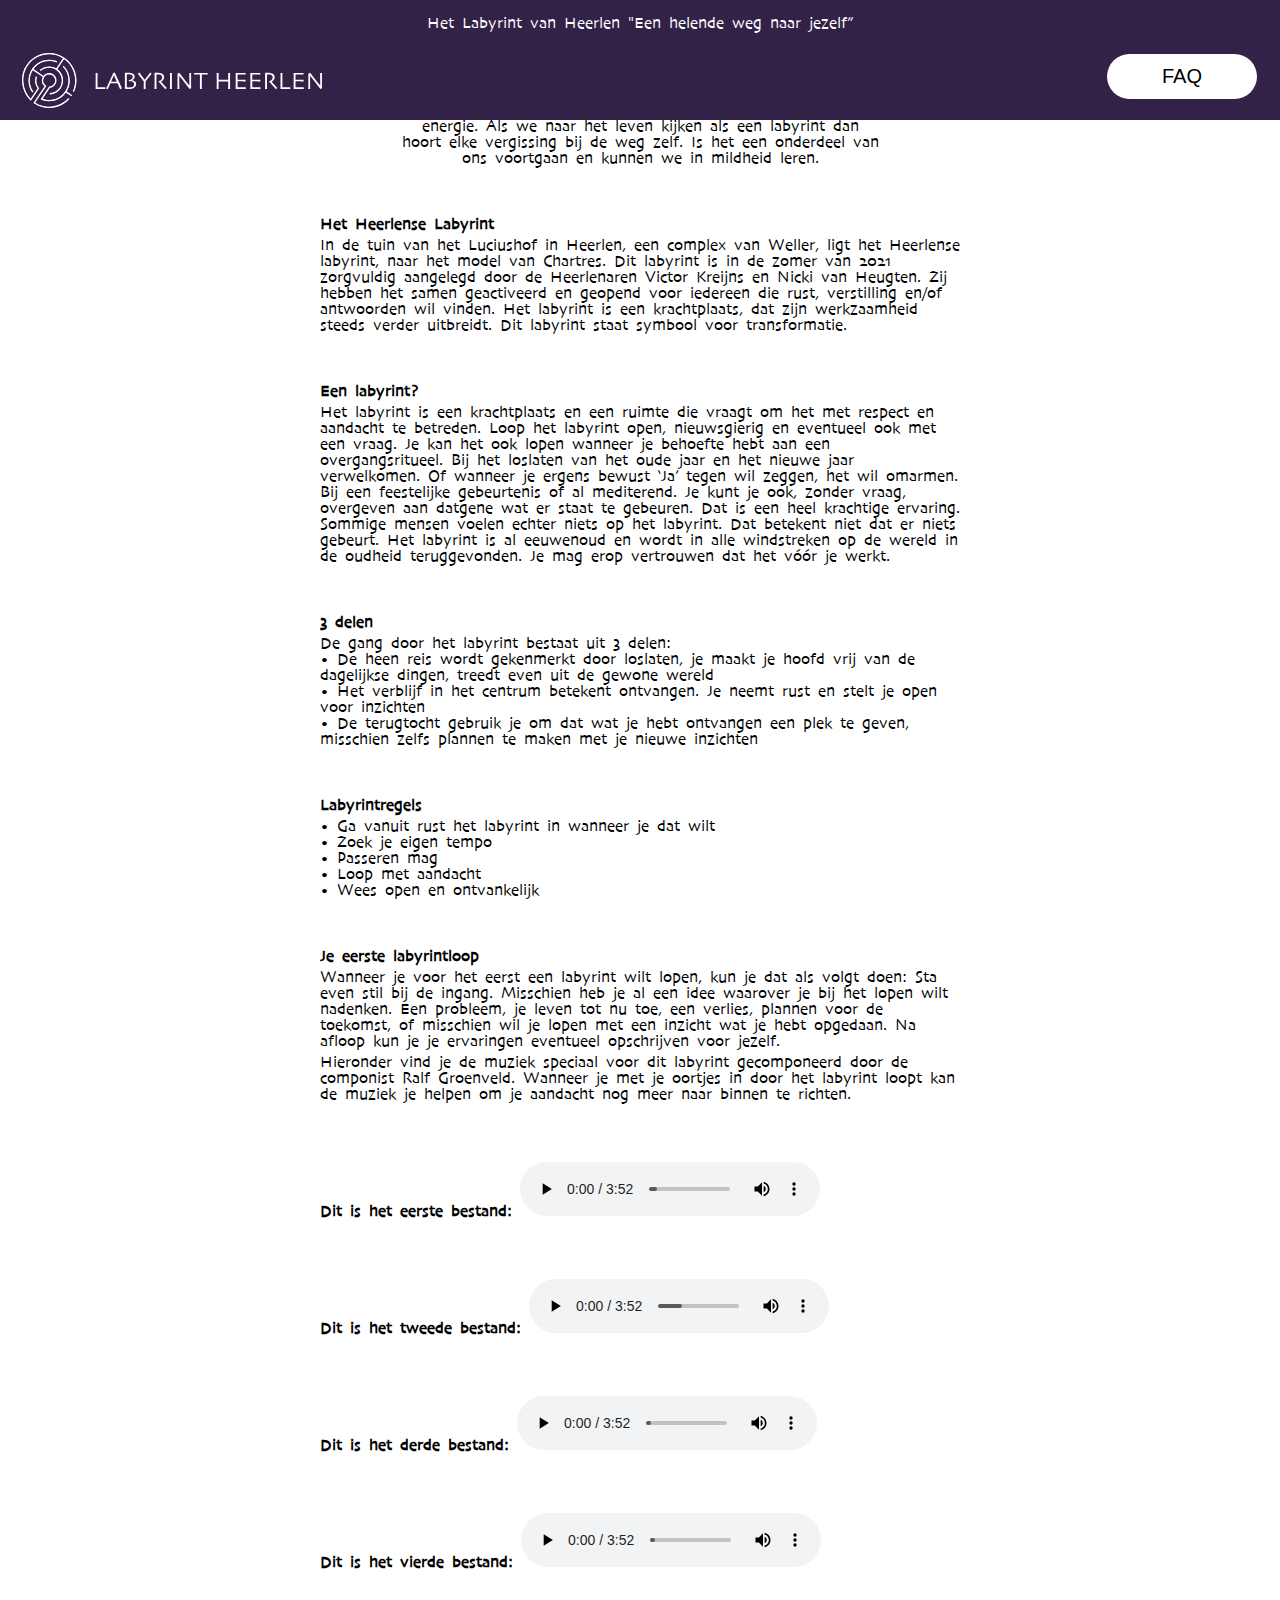
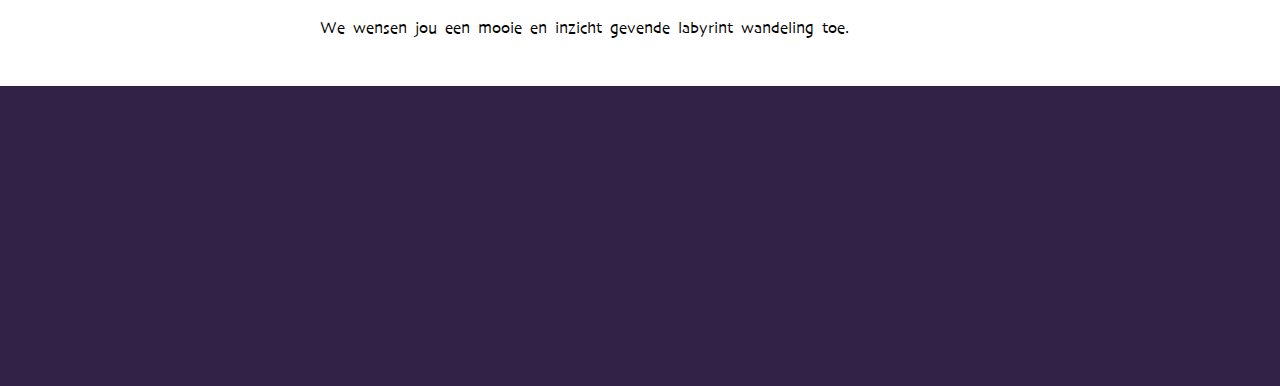
==== index.html @ 07548408 "Add files via upload" ====
<!DOCTYPE html>
<html lang="en">

<head>
    <meta charset="UTF-8">
    <meta http-equiv="X-UA-Compatible" content="IE=edge">
    <meta name="viewport" content="width=device-width, initial-scale=1.0">
    <title>Document</title>
    <link rel="stylesheet" href="css/style.css">
</head>

<body>


    <script src="https://ajax.googleapis.com/ajax/libs/jquery/3.6.1/jquery.min.js"></script>
    <script src="js/main.js"></script>
</body>

<header>
    <div class="header-balk">
        <p>Het Labyrint van Heerlen "Een helende weg naar jezelf”
        </p>
        <img class="logo" src="img/logo-wit.svg" alt="">

        <button><a href="/FAQ.html">FAQ</a></button>
    </div>
</header>



<img src="img/foto-labyrint.png" alt="foto-van-het-labyrint">

<!-- <img class="svg" src="img/background-svg.svg" alt=""> -->

<main>


    <p class="light">Als we het leven als een doolhof zien. Is elke vergissing een niet noodzakelijke omweg met de prijs van verspilde tijd en energie. Als we naar het leven kijken als een labyrint dan hoort elke vergissing bij de weg zelf. Is het een onderdeel van ons
        voortgaan en kunnen we in mildheid leren.
    </p>
    <h1>Het Heerlense Labyrint</h1>
    <p>
        In de tuin van het Luciushof in Heerlen, een complex van Weller, ligt het Heerlense labyrint, naar het model van Chartres. Dit labyrint is in de zomer van 2021 zorgvuldig aangelegd door de Heerlenaren Victor Kreijns en Nicki van Heugten. Zij hebben het
        samen geactiveerd en geopend voor iedereen die rust, verstilling en/of antwoorden wil vinden. Het labyrint is een krachtplaats, dat zijn werkzaamheid steeds verder uitbreidt. Dit labyrint staat symbool voor transformatie.
    </p>
    <h1>Een labyrint?</h1>
    <p>Het labyrint is een krachtplaats en een ruimte die vraagt om het met respect en aandacht te betreden. Loop het labyrint open, nieuwsgierig en eventueel ook met een vraag. Je kan het ook lopen wanneer je behoefte hebt aan een overgangsritueel. Bij
        het loslaten van het oude jaar en het nieuwe jaar verwelkomen. Of wanneer je ergens bewust ‘Ja’ tegen wil zeggen, het wil omarmen. Bij een feestelijke gebeurtenis of al mediterend. Je kunt je ook, zonder vraag, overgeven aan datgene wat er staat
        te gebeuren. Dat is een heel krachtige ervaring. Sommige mensen voelen echter niets op het labyrint. Dat betekent niet dat er niets gebeurt. Het labyrint is al eeuwenoud en wordt in alle windstreken op de wereld in de oudheid teruggevonden. Je
        mag erop vertrouwen dat het vóór je werkt.
    </p>
    <h1>3 delen</h1>
    <p>De gang door het labyrint bestaat uit 3 delen:
        <ul>
            <li>• De heen reis wordt gekenmerkt door loslaten, je maakt je hoofd vrij van de dagelijkse dingen, treedt even uit de gewone wereld
            </li>
            <li>• Het verblijf in het centrum betekent ontvangen. Je neemt rust en stelt je open voor inzichten
            </li>
            <li>• De terugtocht gebruik je om dat wat je hebt ontvangen een plek te geven, misschien zelfs plannen te maken met je nieuwe inzichten

            </li>
        </ul>
    </p>
    <h1>Labyrintregels</h1>
    <p>
        <ul>
            <li>• Ga vanuit rust het labyrint in wanneer je dat wilt</li>
            <li>• Zoek je eigen tempo</li>
            <li>• Passeren mag</li>
            <li>• Loop met aandacht</li>
            <li>• Wees open en ontvankelijk</li>
        </ul>
    </p>
    <h1>Je eerste labyrintloop</h1>
    <p>Wanneer je voor het eerst een labyrint wilt lopen, kun je dat als volgt doen: Sta even stil bij de ingang. Misschien heb je al een idee waarover je bij het lopen wilt nadenken. Een probleem, je leven tot nu toe, een verlies, plannen voor de toekomst,
        of misschien wil je lopen met een inzicht wat je hebt opgedaan. Na afloop kun je je ervaringen eventueel opschrijven voor jezelf.
    </p>
    <p>Hieronder vind je de muziek speciaal voor dit labyrint gecomponeerd door de componist Ralf Groenveld. Wanneer je met je oortjes in door het labyrint loopt kan de muziek je helpen om je aandacht nog meer naar binnen te richten.
    </p>

    <h2> Dit is het eerste bestand: <audio src="audio/tomp3.cc - Leonardo DiCaprios Moving Speech on Climate Change.mp3" width="300" height="80" controls="controls"></audio>
    </h2>
    <h2> Dit is het tweede bestand: <audio src="audio/tomp3.cc - Leonardo DiCaprios Moving Speech on Climate Change.mp3" width="300" height="80" controls="controls"></audio>
    </h2>
    <h2> Dit is het derde bestand: <audio src="audio/tomp3.cc - Leonardo DiCaprios Moving Speech on Climate Change.mp3" width="300" height="80" controls="controls"></audio>
    </h2>
    <h2> Dit is het vierde bestand: <audio src="audio/tomp3.cc - Leonardo DiCaprios Moving Speech on Climate Change.mp3" width="300" height="80" controls="controls"></audio>
    </h2>
    <p class="einde">We wensen jou een mooie en inzicht gevende labyrint wandeling toe.</p>
</main>
<footer>

</footer>





</html>
---- css/style.css ----
/* http://meyerweb.com/eric/tools/css/reset/ 
   v2.0 | 20110126
   License: none (public domain)
*/

html,
body,
div,
span,
applet,
object,
iframe,
h1,
h2,
h3,
h4,
h5,
h6,
p,
blockquote,
pre,
a,
abbr,
acronym,
address,
big,
cite,
code,
del,
dfn,
em,
img,
ins,
kbd,
q,
s,
samp,
small,
strike,
strong,
sub,
sup,
tt,
var,
b,
u,
i,
center,
dl,
dt,
dd,
ol,
ul,
li,
fieldset,
form,
label,
legend,
table,
caption,
tbody,
tfoot,
thead,
tr,
th,
td,
article,
aside,
canvas,
details,
embed,
figure,
figcaption,
footer,
header,
hgroup,
menu,
nav,
output,
ruby,
section,
summary,
time,
mark,
audio,
video {
    margin: 0;
    padding: 0;
    border: 0;
    font-size: 100%;
    font: inherit;
    vertical-align: baseline;
}


/* HTML5 display-role reset for older browsers */

article,
aside,
details,
figcaption,
figure,
footer,
header,
hgroup,
menu,
nav,
section {
    display: block;
}

body {
    line-height: 1;
}

ol,
ul {
    list-style: none;
}

blockquote,
q {
    quotes: none;
}

blockquote:before,
blockquote:after,
q:before,
q:after {
    content: '';
    content: none;
}

table {
    border-collapse: collapse;
    border-spacing: 0;
}

* {
    box-sizing: border-box;
}

@font-face {
    font-family: Skia;
    src: url(../fonts/Skia\ Regular.ttf);
}

body {
    font-family: Skia;
    overflow-x: hidden;
}

.header-balk {
    position: fixed;
    top: 0px;
    height: 120px;
    width: 100%;
    background-color: #322248;
    z-index: 999;
}

.header-balk p {
    color: white;
    text-align: center;
    width: 900px;
    margin-left: 50%;
    margin-top: 15px;
    transform: translate(-50%, 0);
}

img {
    display: block;
    width: 100%;
    max-height: 100vh;
    margin-top: 20px;
}

img.svg {
    position: absolute;
    right: -200px;
    bottom: 900px;
    max-width: 1200px;
}

img.logo {
    float: left;
    margin: 22px;
    width: 300px;
}

#tekst-balk {
    position: relative;
    top: 50%;
    height: 100px;
    width: 40%;
    background-color: #322248;
}

button {
    float: right;
    margin: 23px;
    height: 45px;
    width: 150px;
    border-radius: 23px;
    border: none;
    background-color: white;
    font-size: 20px;
}

a {
    color: black;
    text-decoration: none;
}

main {
    width: 50%;
    margin: 0 auto;
}

p.light {
    text-align: center;
    margin-top: 50px;
    width: 75%;
    margin-left: 50%;
    transform: translate(-50%, 0);
    font-weight: lighter;
    text-align: center;
}

p.einde {
    margin-top: 50px;
}

footer p {
    color: white;
    margin-top: 30px;
}

h1 {
    font-weight: bolder;
    margin-top: 50px;
}

h1.h1-faq {
    margin-top: 170px;
}

h2 {
    font-weight: 700;
    margin-top: 30px;
}

p {
    margin-top: 5px;
}

audio {
    margin-top: 30px;
}

footer {
    margin-top: 50px;
    margin-bottom: 0px;
    height: 300px;
    background-color: #322248;
    padding-top: 20px;
}

@media only screen and (max-width: 600px) {
    button {
        height: 35px;
        width: 50px;
        margin: 30px;
    }
    main {
        width: 70%;
    }
    .svg {
        right: -10px;
    }
    button {
        height: 40px;
        width: 150px;
    }
    img.logo {
        width: 225px;
        margin: 30px;
    }
    .background-foto {
        height: 400px;
    }
}

@media only screen and (max-width: 500px) {
    img.logo {
        width: 200px;
        margin: 25px;
    }
    button {
        height: 35px;
        width: 90px;
        margin: 25px;
    }
    .header-balk {
        height: 100px;
    }
    .header-balk p {
        font-size: 14px;
    }
}

@media only screen and (max-width: 400px) {
    img.logo {
        width: 175px;
        margin: 24px;
    }
    button {
        height: 35px;
        width: 90px;
        margin: 20px;
    }
    .header-balk {
        height: 100px;
    }
    .header-balk p {
        font-size: 11px;
    }
}

@media only screen and (max-width: 350px) {
    img.logo {
        width: 150px;
        margin: 24px;
    }
    button {
        height: 35px;
        width: 90px;
        margin: 20px;
    }
    .header-balk {
        height: 100px;
    }
}
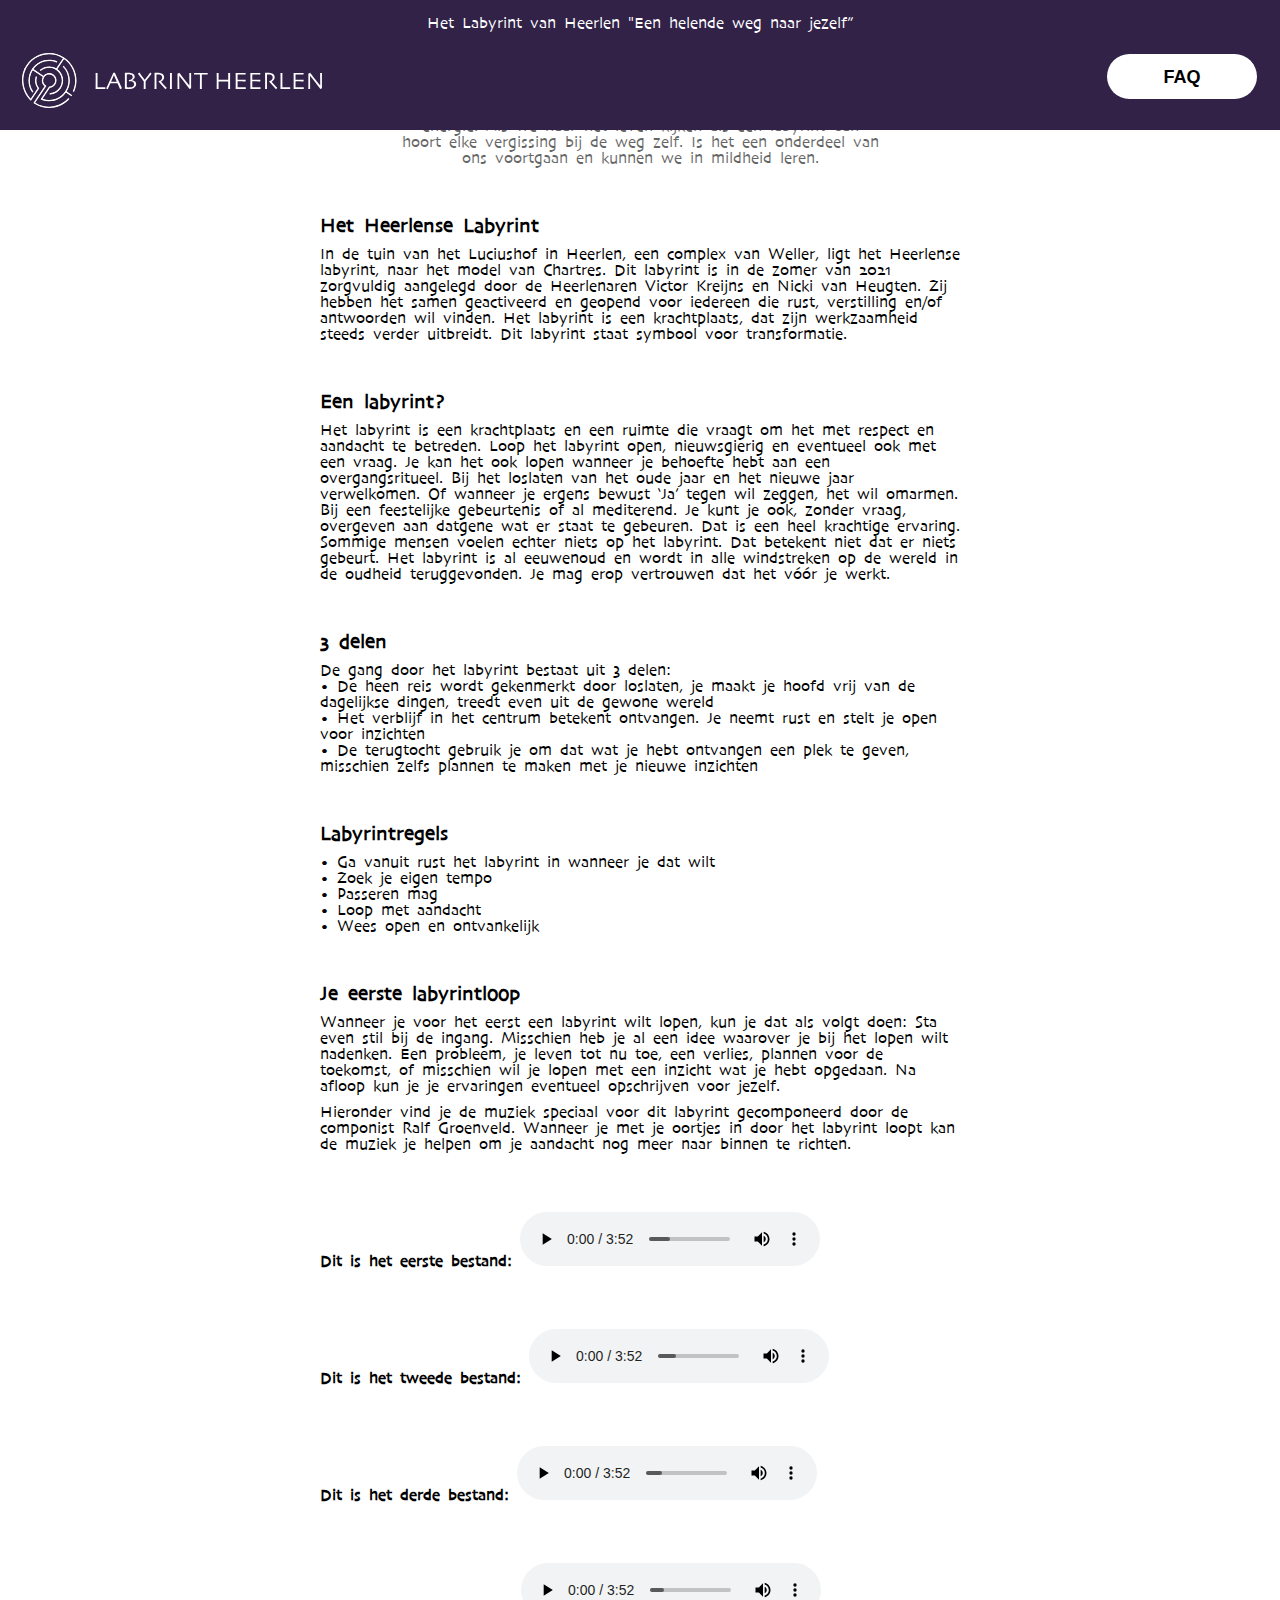
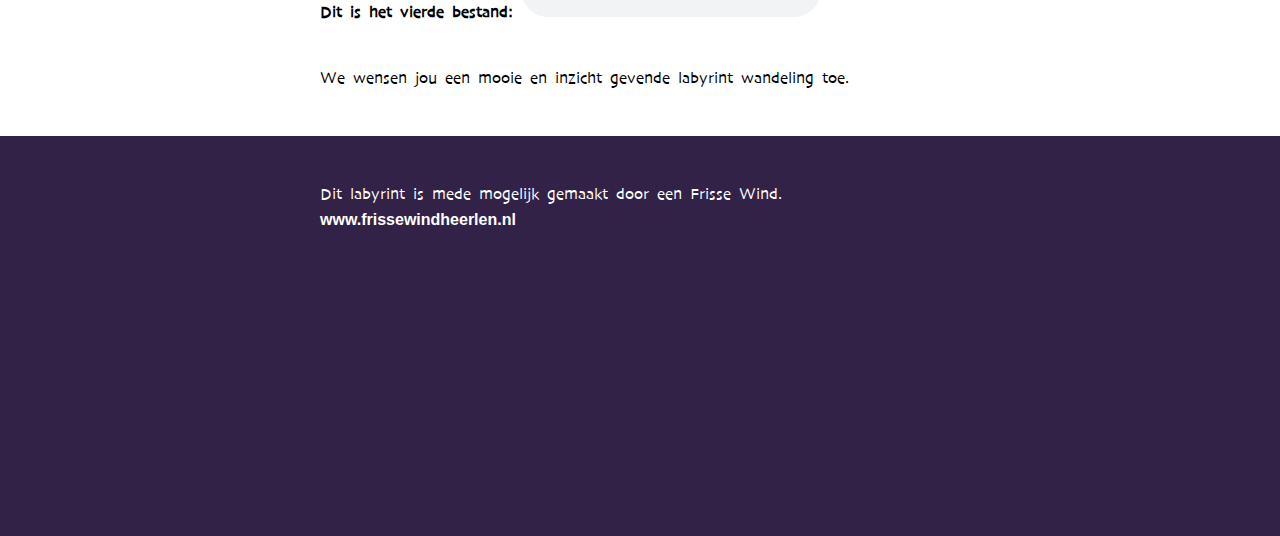
==== commit b4273d66: "Add files via upload" ====
--- a/index.html
+++ b/index.html
@@ -20,7 +20,10 @@
     <div class="header-balk">
         <p>Het Labyrint van Heerlen "Een helende weg naar jezelf”
         </p>
+
         <img class="logo" src="img/logo-wit.svg" alt="">
+
+
 
         <button><a href="/FAQ.html">FAQ</a></button>
     </div>
@@ -30,7 +33,7 @@
 
 <img src="img/foto-labyrint.png" alt="foto-van-het-labyrint">
 
-<!-- <img class="svg" src="img/background-svg.svg" alt=""> -->
+
 
 <main>
 
@@ -89,7 +92,13 @@
     <p class="einde">We wensen jou een mooie en inzicht gevende labyrint wandeling toe.</p>
 </main>
 <footer>
+    <main>
+        <p class="footertext">
+            Dit labyrint is mede mogelijk gemaakt door een Frisse Wind.
+        </p>
+        <a href="https://frissewindheerlen.nl/">www.frissewindheerlen.nl</a>
 
+    </main>
 </footer>
 
 
--- a/css/style.css
+++ b/css/style.css
@@ -150,10 +150,20 @@
     overflow-x: hidden;
 }
 
+.container_row {
+    display: grid;
+}
+
+.layer1,
+.layer2 {
+    grid-column: 1;
+    grid-row: 1;
+}
+
 .header-balk {
     position: fixed;
     top: 0px;
-    height: 120px;
+    height: 130px;
     width: 100%;
     background-color: #322248;
     z-index: 999;
@@ -173,13 +183,13 @@
     width: 100%;
     max-height: 100vh;
     margin-top: 20px;
+    z-index: 50;
 }
 
 img.svg {
-    position: absolute;
-    right: -200px;
-    bottom: 900px;
-    max-width: 1200px;
+    float: right;
+    margin-top: 1000px;
+    width: 1000px;
 }
 
 img.logo {
@@ -207,9 +217,20 @@
     font-size: 20px;
 }
 
+.streep {
+    float: right;
+    margin-right: 50px;
+    width: 5px;
+    height: 50px;
+    background-color: white;
+}
+
 a {
     color: black;
     text-decoration: none;
+    font-family: -apple-system, BlinkMacSystemFont, 'Segoe UI', Roboto, Oxygen, Ubuntu, Cantarell, 'Open Sans', 'Helvetica Neue', sans-serif;
+    font-size: 18px;
+    font-weight: bold;
 }
 
 main {
@@ -225,6 +246,7 @@
     transform: translate(-50%, 0);
     font-weight: lighter;
     text-align: center;
+    opacity: 0.6;
 }
 
 p.einde {
@@ -237,12 +259,13 @@
 }
 
 h1 {
-    font-weight: bolder;
+    font-weight: 900;
     margin-top: 50px;
+    font-size: 20px;
 }
 
 h1.h1-faq {
-    margin-top: 170px;
+    margin-top: 180px;
 }
 
 h2 {
@@ -251,7 +274,7 @@
 }
 
 p {
-    margin-top: 5px;
+    margin-top: 10px;
 }
 
 audio {
@@ -261,9 +284,18 @@
 footer {
     margin-top: 50px;
     margin-bottom: 0px;
-    height: 300px;
+    height: 400px;
     background-color: #322248;
     padding-top: 20px;
+}
+
+footer p {
+    margin-bottom: 10px;
+}
+
+footer a {
+    color: white;
+    font-size: 16px;
 }
 
 @media only screen and (max-width: 600px) {
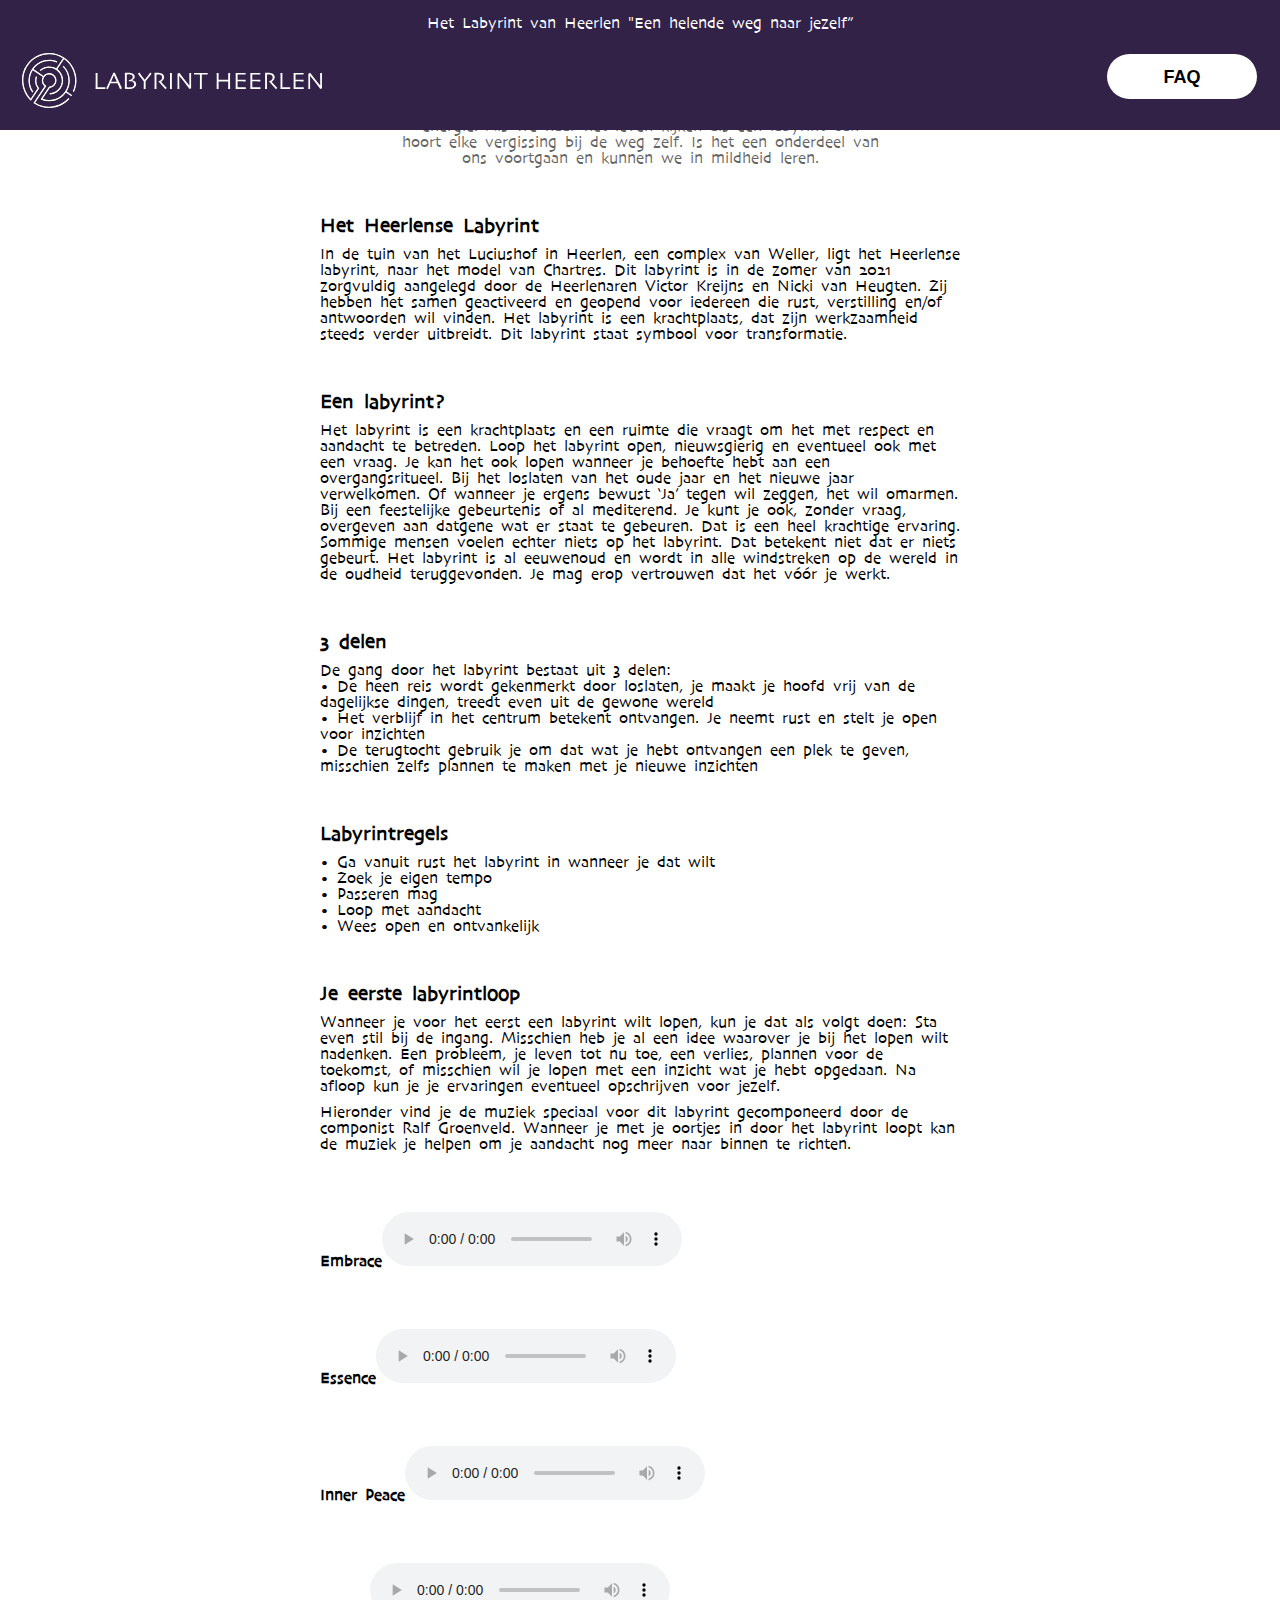
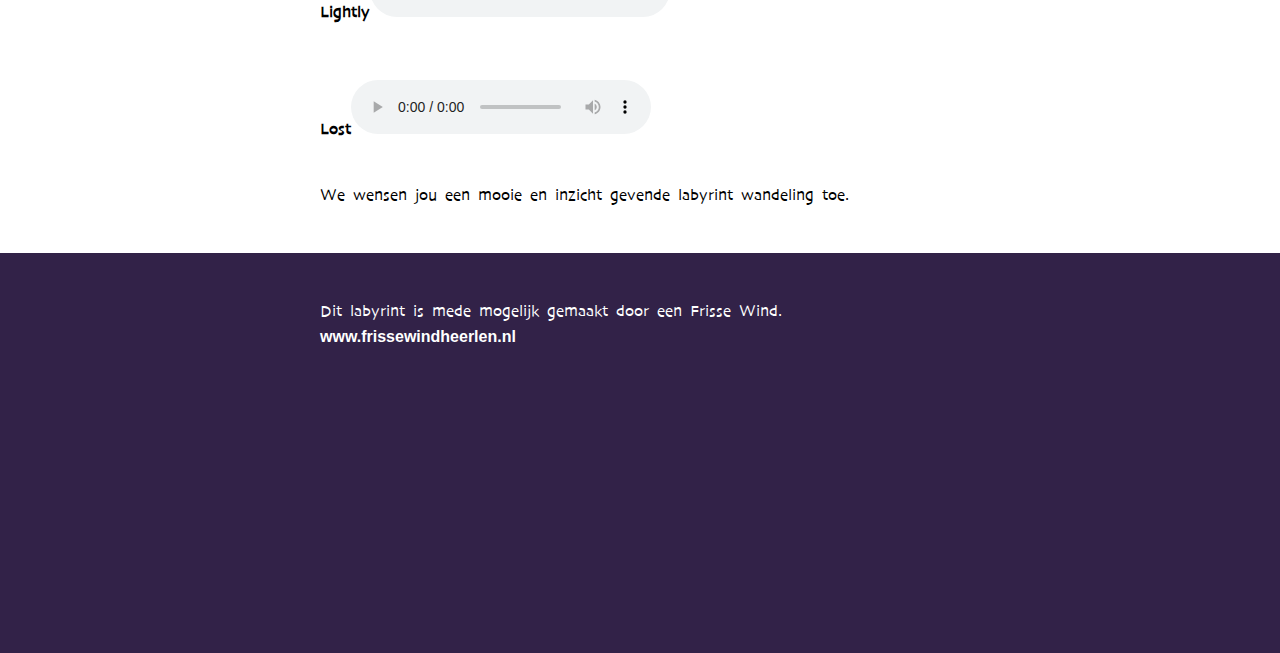
==== commit aa952409: "Add files via upload" ====
--- a/index.html
+++ b/index.html
@@ -81,13 +81,15 @@
     <p>Hieronder vind je de muziek speciaal voor dit labyrint gecomponeerd door de componist Ralf Groenveld. Wanneer je met je oortjes in door het labyrint loopt kan de muziek je helpen om je aandacht nog meer naar binnen te richten.
     </p>
 
-    <h2> Dit is het eerste bestand: <audio src="audio/tomp3.cc - Leonardo DiCaprios Moving Speech on Climate Change.mp3" width="300" height="80" controls="controls"></audio>
+    <h2>Embrace<audio src="audio/Embrace.mp3" width="300" height="80" controls="controls"></audio>
     </h2>
-    <h2> Dit is het tweede bestand: <audio src="audio/tomp3.cc - Leonardo DiCaprios Moving Speech on Climate Change.mp3" width="300" height="80" controls="controls"></audio>
+    <h2>Essence<audio src="audio/Essence.mp3" width="300" height="80" controls="controls"></audio>
     </h2>
-    <h2> Dit is het derde bestand: <audio src="audio/tomp3.cc - Leonardo DiCaprios Moving Speech on Climate Change.mp3" width="300" height="80" controls="controls"></audio>
+    <h2>Inner Peace<audio src="audio/Inner Peace.mp3" width="300" height="80" controls="controls"></audio>
     </h2>
-    <h2> Dit is het vierde bestand: <audio src="audio/tomp3.cc - Leonardo DiCaprios Moving Speech on Climate Change.mp3" width="300" height="80" controls="controls"></audio>
+    <h2>Lightly<audio src="audio/Lightly.mp3" width="300" height="80" controls="controls"></audio>
+    </h2>
+    <h2>Lost<audio src="audio/Lost.mp3" width="300" height="80" controls="controls"></audio>
     </h2>
     <p class="einde">We wensen jou een mooie en inzicht gevende labyrint wandeling toe.</p>
 </main>
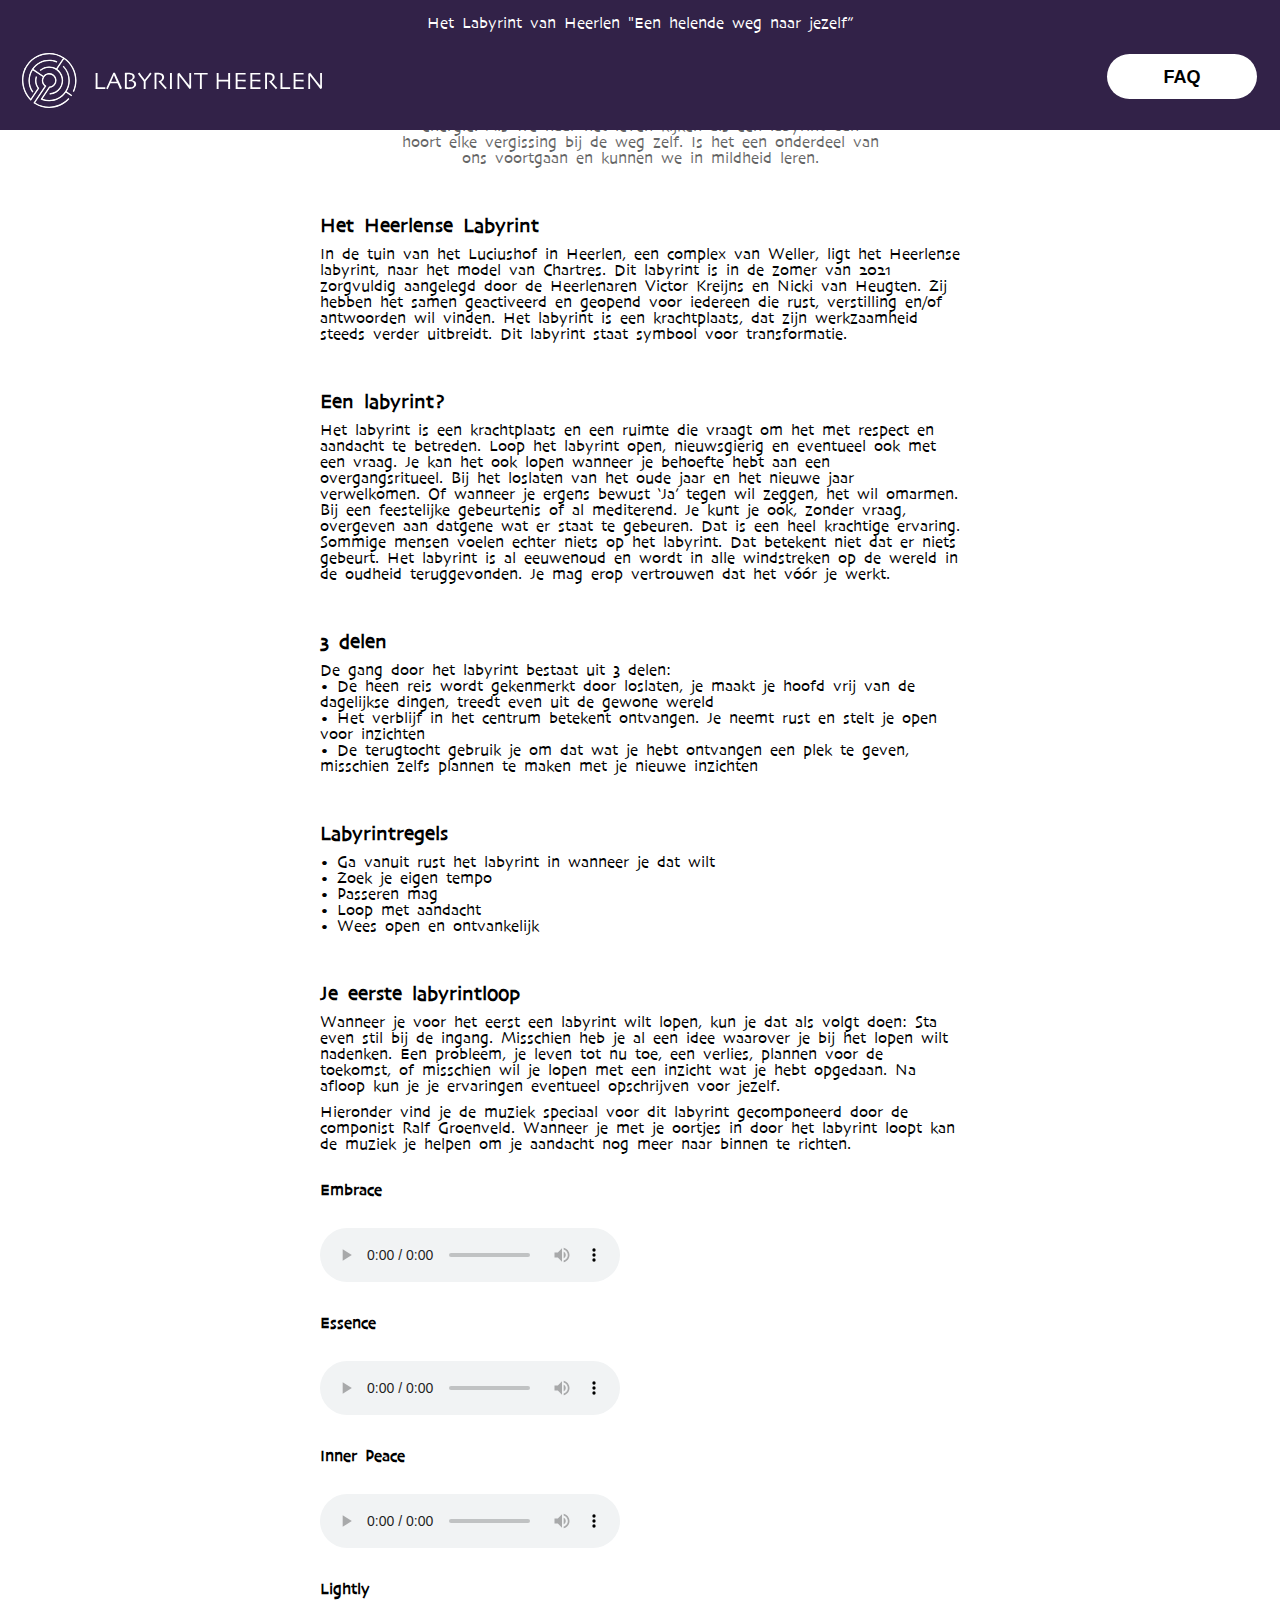
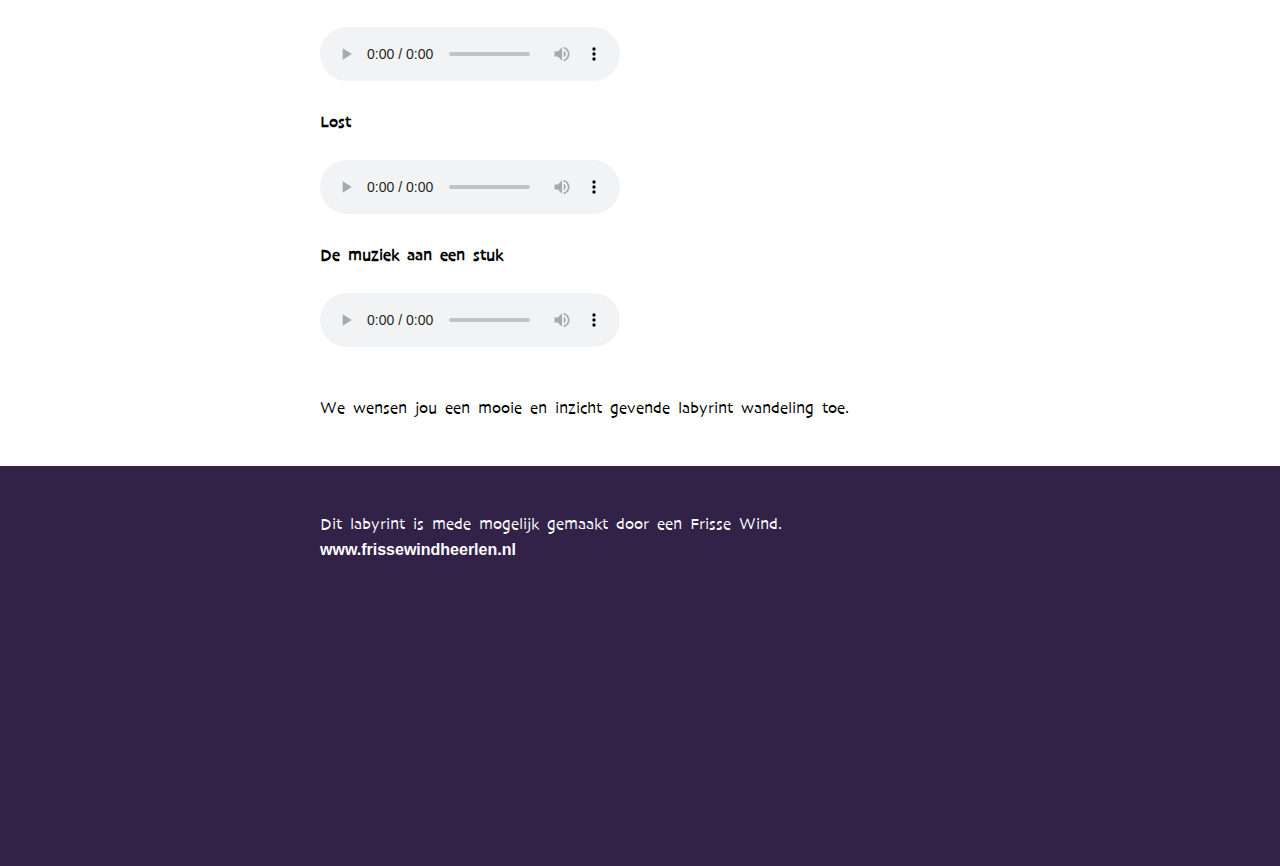
==== commit 4a248e46: "Add files via upload" ====
--- a/index.html
+++ b/index.html
@@ -81,15 +81,17 @@
     <p>Hieronder vind je de muziek speciaal voor dit labyrint gecomponeerd door de componist Ralf Groenveld. Wanneer je met je oortjes in door het labyrint loopt kan de muziek je helpen om je aandacht nog meer naar binnen te richten.
     </p>
 
-    <h2>Embrace<audio src="audio/Embrace.mp3" width="300" height="80" controls="controls"></audio>
+    <h2>Embrace <br><audio src="audio/Embrace.mp3" width="300" height="80" controls="controls"></audio>
     </h2>
-    <h2>Essence<audio src="audio/Essence.mp3" width="300" height="80" controls="controls"></audio>
+    <h2>Essence <br><audio src="audio/Essence.mp3" width="300" height="80" controls="controls"></audio>
     </h2>
-    <h2>Inner Peace<audio src="audio/Inner Peace.mp3" width="300" height="80" controls="controls"></audio>
+    <h2>Inner Peace <br><audio src="audio/Inner Peace.mp3" width="300" height="80" controls="controls"></audio>
     </h2>
-    <h2>Lightly<audio src="audio/Lightly.mp3" width="300" height="80" controls="controls"></audio>
+    <h2>Lightly <br><audio src="audio/Lightly.mp3" width="300" height="80" controls="controls"></audio>
     </h2>
-    <h2>Lost<audio src="audio/Lost.mp3" width="300" height="80" controls="controls"></audio>
+    <h2>Lost <br><audio src="audio/Lost.mp3" width="300" height="80" controls="controls"></audio>
+    </h2>
+    <h2>De muziek aan een stuk<br><audio src="audio/Audio Labyrint_1.mp3" width="300" height="80" controls="controls"></audio>
     </h2>
     <p class="einde">We wensen jou een mooie en inzicht gevende labyrint wandeling toe.</p>
 </main>
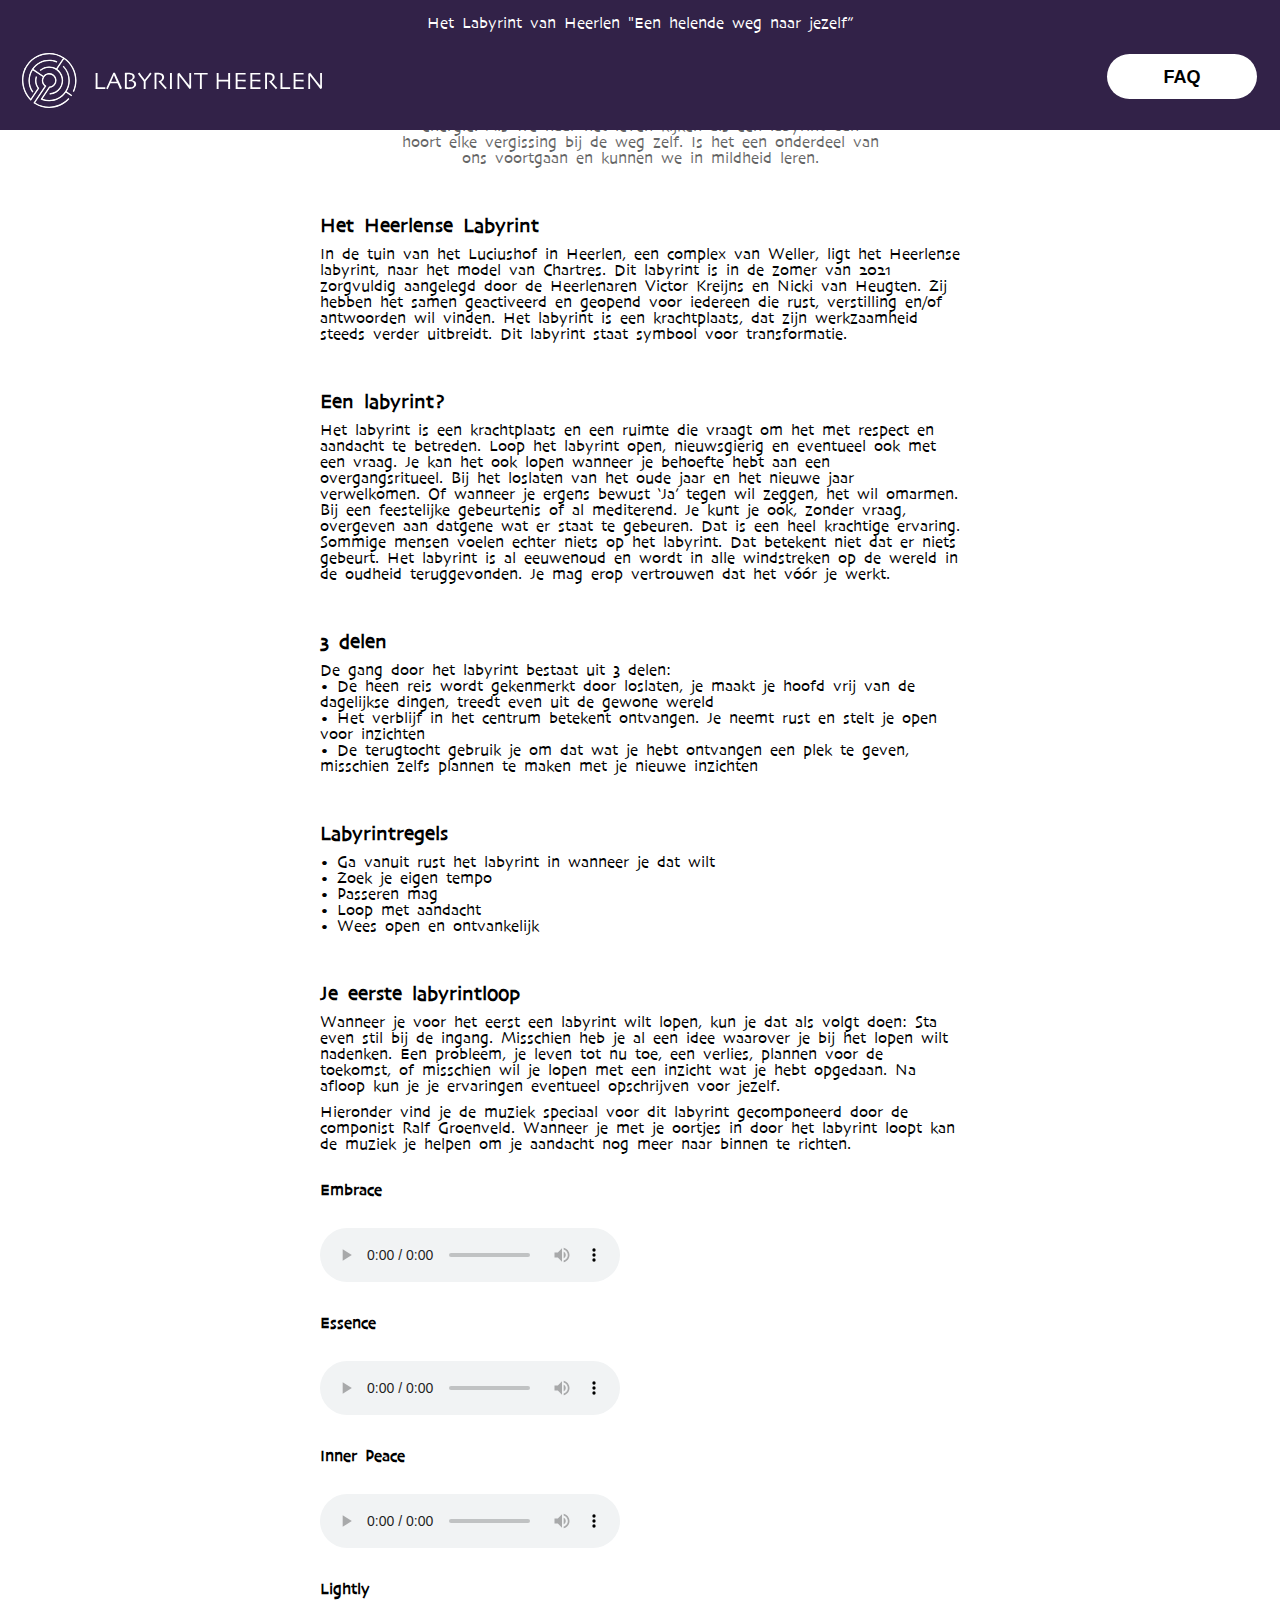
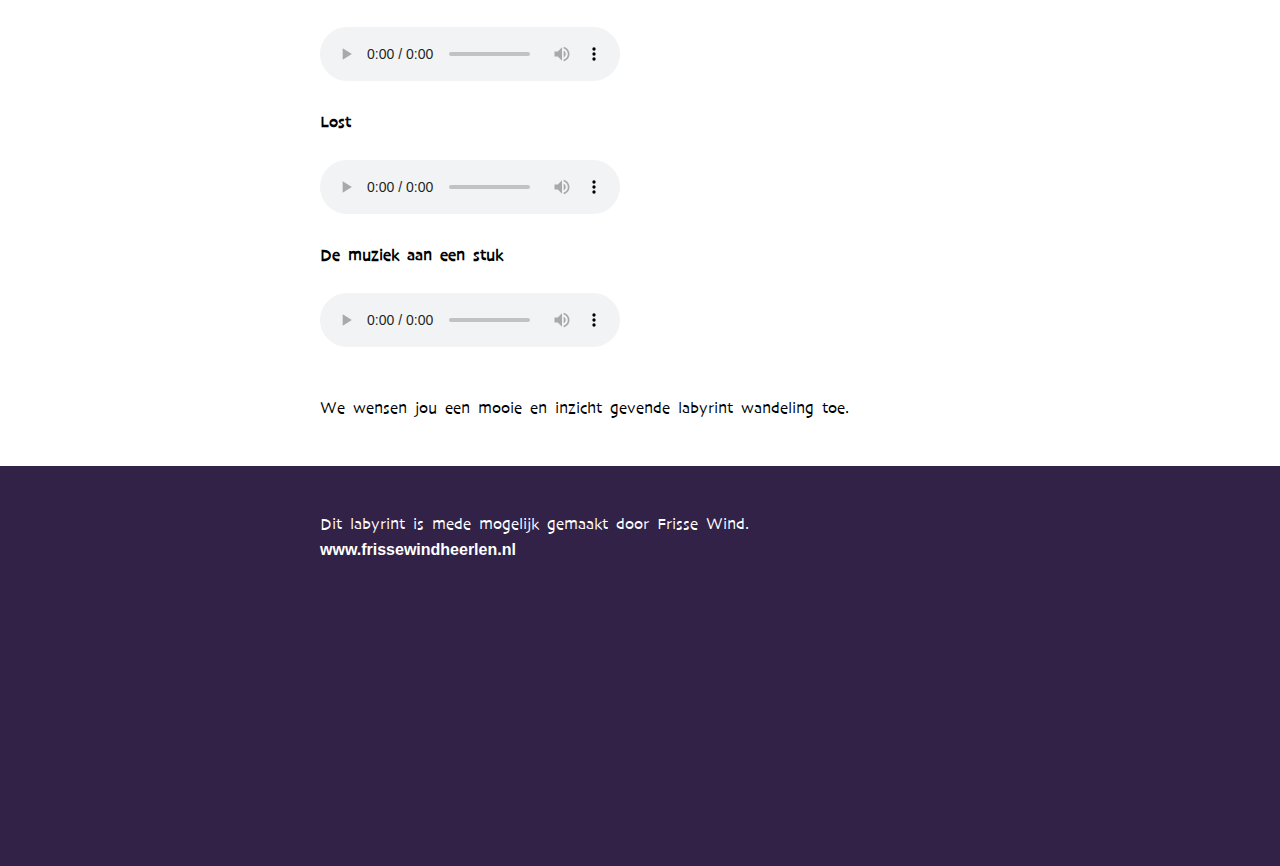
==== commit 115ae855: "Add files via upload" ====
--- a/index.html
+++ b/index.html
@@ -1,11 +1,11 @@
 <!DOCTYPE html>
-<html lang="en">
+<html lang="nl">
 
 <head>
     <meta charset="UTF-8">
     <meta http-equiv="X-UA-Compatible" content="IE=edge">
     <meta name="viewport" content="width=device-width, initial-scale=1.0">
-    <title>Document</title>
+    <title>Labyrint Heerlen</title>
     <link rel="stylesheet" href="css/style.css">
 </head>
 
@@ -25,13 +25,13 @@
 
 
 
-        <button><a href="/FAQ.html">FAQ</a></button>
+        <button><a href="faq.html">FAQ</a></button>
     </div>
 </header>
 
 
 
-<img src="img/foto-labyrint.png" alt="foto-van-het-labyrint">
+<img src="img/labyrint-drone.jpg" alt="foto-van-het-labyrint">
 
 
 
@@ -98,7 +98,7 @@
 <footer>
     <main>
         <p class="footertext">
-            Dit labyrint is mede mogelijk gemaakt door een Frisse Wind.
+            Dit labyrint is mede mogelijk gemaakt door Frisse Wind.
         </p>
         <a href="https://frissewindheerlen.nl/">www.frissewindheerlen.nl</a>
 
